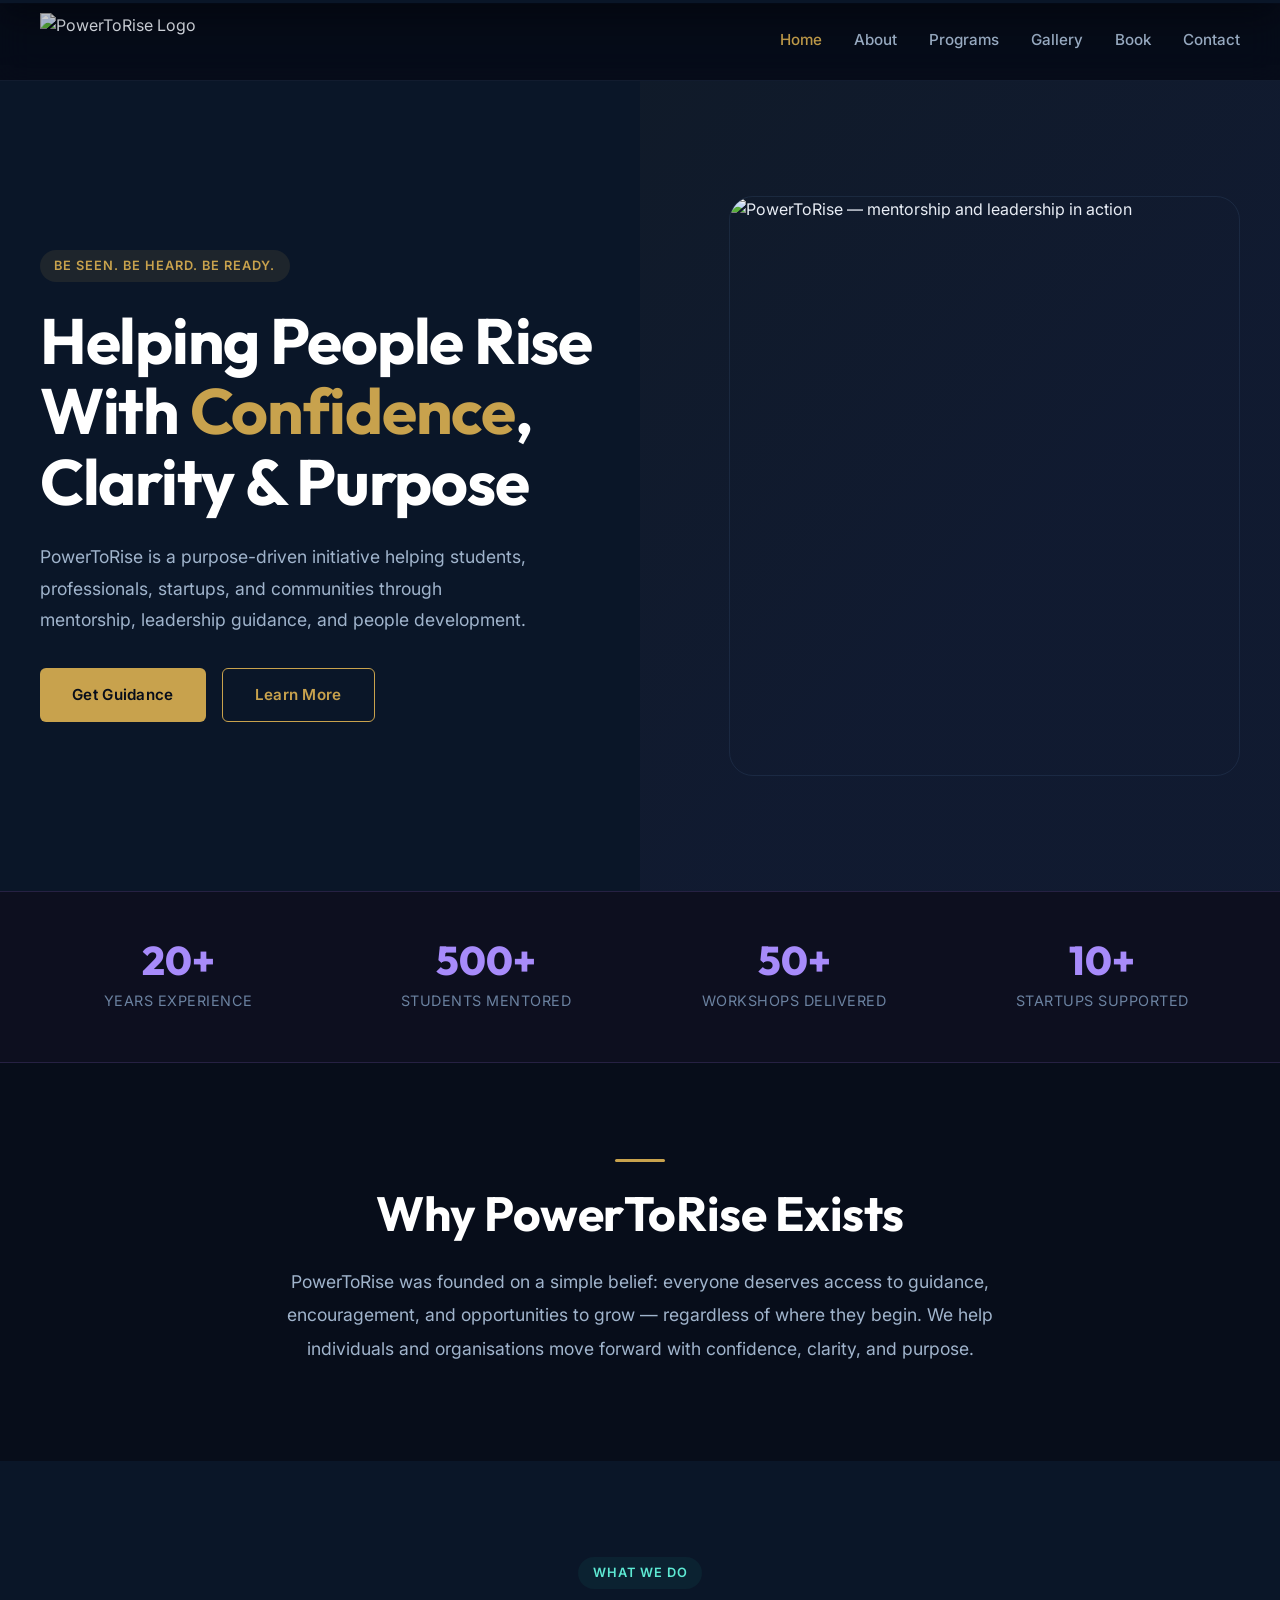
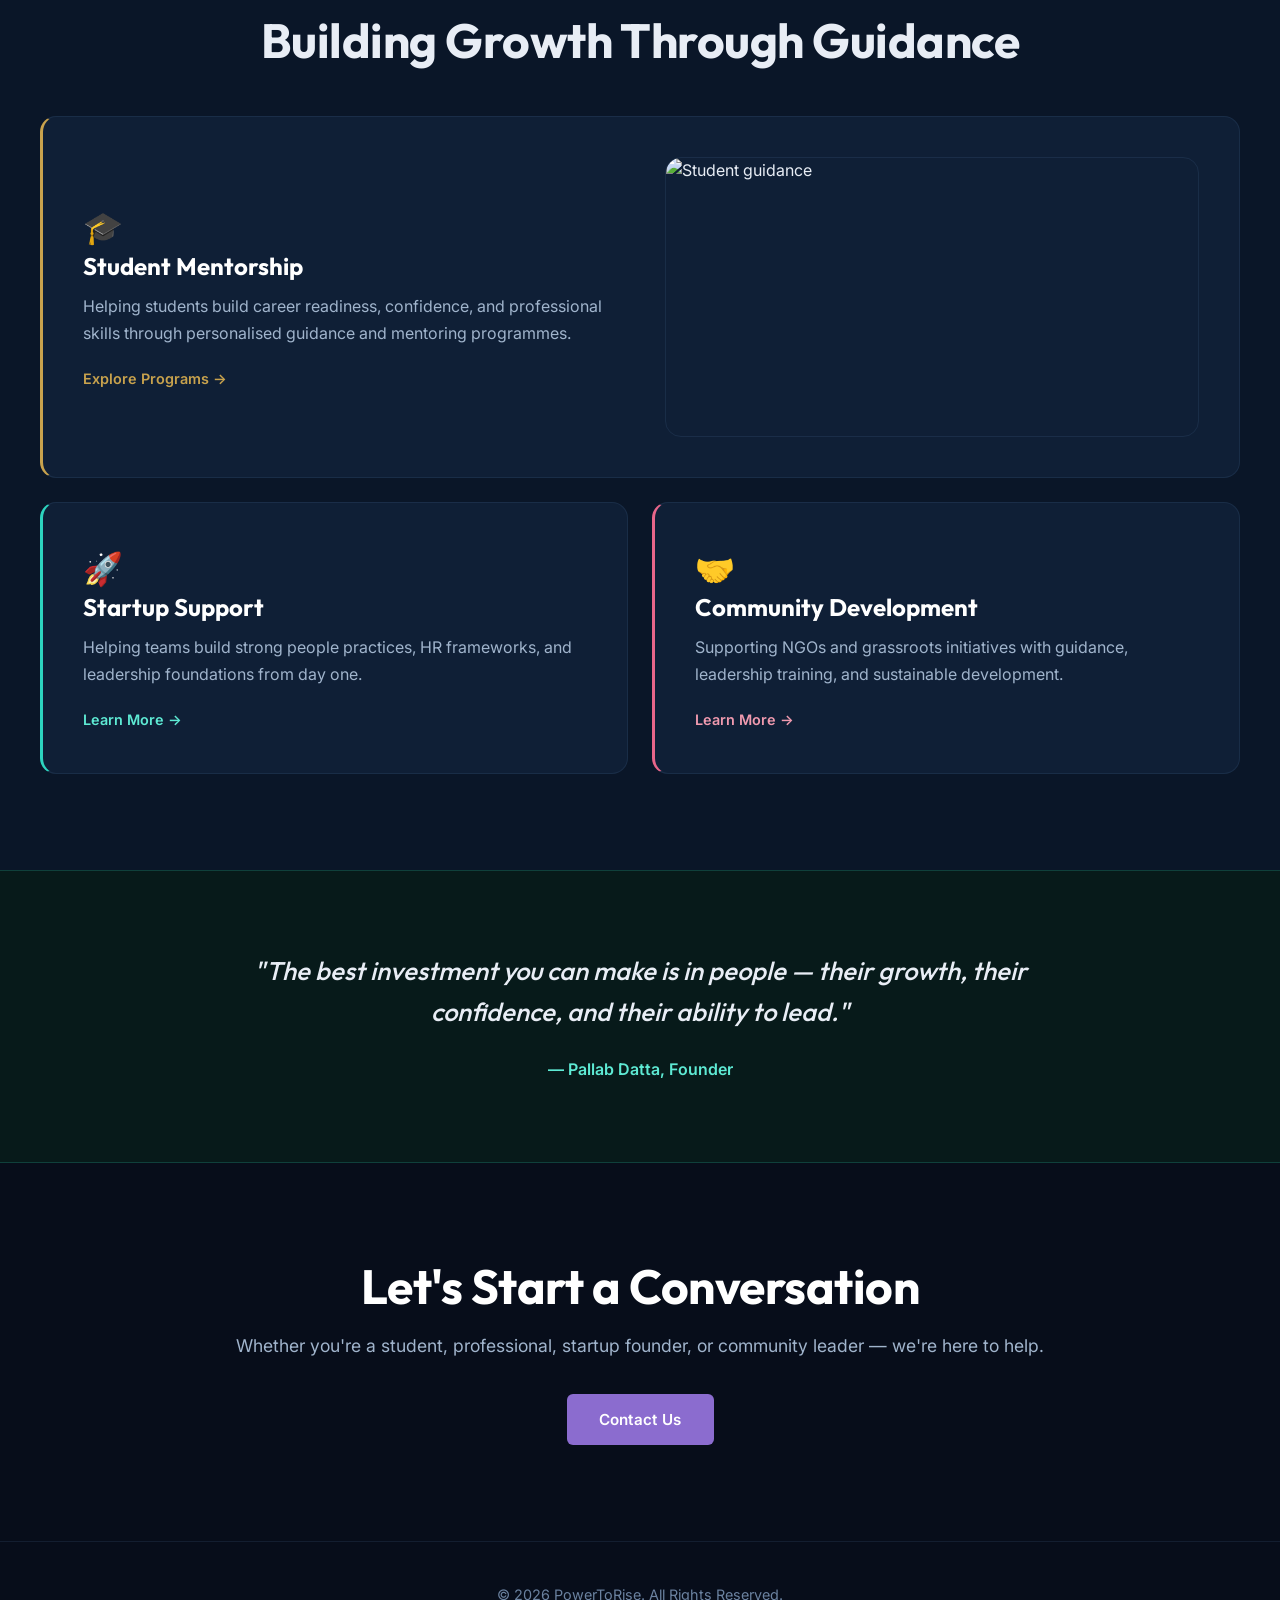
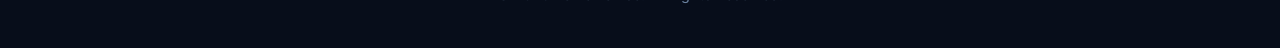
==== index.html @ 7c921a58 "Initial website upload" ====
<!DOCTYPE html>
<html lang="en">

<head>
    <meta charset="UTF-8">
    <meta name="viewport" content="width=device-width, initial-scale=1.0">
    <meta name="description" content="PowerToRise — a purpose-driven initiative helping students, professionals, startups, and communities through mentorship, leadership guidance, and people development.">
    <title>PowerToRise | Leadership, Guidance &amp; Growth</title>
    <link rel="stylesheet" href="css/reset.css">
    <link rel="stylesheet" href="css/variables.css">
    <link rel="stylesheet" href="css/layout.css">
    <link rel="stylesheet" href="css/components.css">
    <link rel="stylesheet" href="css/pages/home.css">
</head>

<body>

    <header class="header">
        <div class="container nav-container">
            <a href="index.html" class="logo">
                <img src="assets/images/logo.png" alt="PowerToRise Logo">
            </a>
            <nav class="nav">
                <a href="index.html">Home</a>
                <a href="about.html">About</a>
                <a href="programs.html">Programs</a>
                <a href="gallery.html">Gallery</a>
                <a href="book.html">Book</a>
                <a href="contact.html">Contact</a>
            </nav>
            <button class="mobile-toggle" id="mobileToggle" aria-label="Toggle navigation">☰</button>
        </div>
    </header>

    <!-- HERO — full viewport introduction -->

    <section class="hero">
        <div class="container hero-grid">

            <div class="hero-content">
                <span class="eyebrow tag-purple">Be Seen. Be Heard. Be Ready.</span>

                <h1>
                    Helping People Rise
                    With <span class="highlight text-gold">Confidence</span>,
                    Clarity &amp; Purpose
                </h1>

                <p>
                    PowerToRise is a purpose-driven initiative helping students,
                    professionals, startups, and communities through mentorship,
                    leadership guidance, and people development.
                </p>

                <div class="hero-actions">
                    <a href="contact.html" class="btn btn-primary">Get Guidance</a>
                    <a href="about.html" class="btn btn-outline">Learn More</a>
                </div>
            </div>

            <div class="hero-image">
                <img src="assets/images/homepage/hero.jpg" alt="PowerToRise — mentorship and leadership in action">
            </div>

        </div>
    </section>

    <!-- STATS STRIP — impact numbers -->

    <section class="stats-strip">
        <div class="container">
            <div class="stats-grid">

                <div class="stat-item">
                    <span class="stat-number">20+</span>
                    <span class="stat-label">Years Experience</span>
                </div>

                <div class="stat-item">
                    <span class="stat-number">500+</span>
                    <span class="stat-label">Students Mentored</span>
                </div>

                <div class="stat-item">
                    <span class="stat-number">50+</span>
                    <span class="stat-label">Workshops Delivered</span>
                </div>

                <div class="stat-item">
                    <span class="stat-number">10+</span>
                    <span class="stat-label">Startups Supported</span>
                </div>

            </div>
        </div>
    </section>

    <!-- PURPOSE -->

    <section class="purpose">
        <div class="container">
            <div class="purpose-inner">
                <div class="accent-line line-gold center"></div>
                <h2>Why PowerToRise Exists</h2>
                <p>
                    PowerToRise was founded on a simple belief: everyone deserves
                    access to guidance, encouragement, and opportunities to grow —
                    regardless of where they begin. We help individuals and
                    organisations move forward with confidence, clarity, and purpose.
                </p>
            </div>
        </div>
    </section>

    <!-- FEATURES — asymmetric cards -->

    <section class="features-section">
        <div class="container">

            <div class="section-heading center">
                <span class="section-tag tag-teal">What We Do</span>
                <h2>Building Growth Through Guidance</h2>
            </div>

            <div class="features-grid">

                <article class="feature-card wide">
                    <div>
                        <span class="feature-icon">🎓</span>
                        <h3>Student Mentorship</h3>
                        <p>
                            Helping students build career readiness, confidence,
                            and professional skills through personalised guidance
                            and mentoring programmes.
                        </p>
                        <a href="programs.html" class="feature-link">Explore Programs →</a>
                    </div>
                    <div>
                        <img src="assets/images/student-guidance.jpg" alt="Student guidance" style="width:100%;height:280px;object-fit:cover;border-radius:var(--radius-lg);border:1px solid var(--clr-border);">
                    </div>
                </article>

                <article class="feature-card">
                    <span class="feature-icon">🚀</span>
                    <h3>Startup Support</h3>
                    <p>
                        Helping teams build strong people practices,
                        HR frameworks, and leadership foundations from day one.
                    </p>
                    <a href="programs.html" class="feature-link">Learn More →</a>
                </article>

                <article class="feature-card">
                    <span class="feature-icon">🤝</span>
                    <h3>Community Development</h3>
                    <p>
                        Supporting NGOs and grassroots initiatives with guidance,
                        leadership training, and sustainable development.
                    </p>
                    <a href="programs.html" class="feature-link">Learn More →</a>
                </article>

            </div>

        </div>
    </section>

    <!-- QUOTE -->

    <section class="quote-cta">
        <div class="container">
            <div class="quote-inner">
                <blockquote>
                    "The best investment you can make is in people — their growth,
                    their confidence, and their ability to lead."
                </blockquote>
                <cite>— Pallab Datta, Founder</cite>
            </div>
        </div>
    </section>

    <!-- FINAL CTA -->

    <section class="home-cta">
        <div class="container">
            <h2>Let's Start a Conversation</h2>
            <p>
                Whether you're a student, professional, startup founder,
                or community leader — we're here to help.
            </p>
            <a href="contact.html" class="btn btn-purple">Contact Us</a>
        </div>
    </section>

    <footer class="footer">
        <div class="container">
            <p>&copy; 2026 PowerToRise. All Rights Reserved.</p>
        </div>
    </footer>

    <script src="js/navigation.js"></script>
    <script src="js/animations.js"></script>
    <script src="js/main.js"></script>

</body>

</html>
---- css/variables.css ----
/* =========================
   VARIABLES.CSS
   Design System — Navy + Colour
========================= */

@import url('https://fonts.googleapis.com/css2?family=Inter:wght@300;400;500;600;700;800;900&family=Outfit:wght@400;500;600;700;800&display=swap');

:root {

    /* =====================
       CORE NAVY PALETTE
    ===================== */

    --clr-navy-900: #070d1a;
    --clr-navy-800: #0a1628;
    --clr-navy-700: #0f1f36;
    --clr-navy-600: #152744;
    --clr-navy-500: #1b3052;
    --clr-navy-400: #243d63;
    --clr-navy-300: #3a5a8a;
    --clr-navy-200: #5a7eb0;
    --clr-navy-100: #8aaad6;

    /* =====================
       ACCENT COLORS
    ===================== */

    --clr-gold: #c8a24d;
    --clr-gold-light: #dbb96a;
    --clr-gold-dark: #a8842f;

    --clr-purple: #8b6ccf;
    --clr-purple-light: #a78bfa;
    --clr-purple-dark: #6d4db8;
    --clr-purple-bg: rgba(139, 108, 207, 0.06);

    --clr-teal: #2dd4bf;
    --clr-teal-light: #5eead4;
    --clr-teal-dark: #14b8a6;
    --clr-teal-bg: rgba(45, 212, 191, 0.06);

    --clr-blue: #4a90d9;
    --clr-blue-light: #6aabef;

    --clr-rose: #e8668a;
    --clr-rose-light: #f09aaf;

    /* =====================
       FUNCTIONAL COLORS
    ===================== */

    --clr-bg: #070d1a;
    --clr-bg-card: #0f1f36;
    --clr-bg-card-hover: #152744;
    --clr-bg-elevated: #1b3052;
    --clr-bg-section-alt: #0a1628;

    --clr-bg-purple: #0d0f1f;
    --clr-bg-teal: #071a1a;

    --clr-text: #e8edf5;
    --clr-text-secondary: #a0b4cc;
    --clr-text-muted: #6b82a0;

    --clr-border: rgba(90, 126, 176, 0.15);
    --clr-border-hover: rgba(200, 162, 77, 0.3);
    --clr-border-purple: rgba(139, 108, 207, 0.2);
    --clr-border-teal: rgba(45, 212, 191, 0.2);

    --clr-white: #ffffff;

    /* =====================
       TYPOGRAPHY
    ===================== */

    --font-primary: "Inter", "Segoe UI", sans-serif;
    --font-heading: "Outfit", "Inter", "Segoe UI", sans-serif;

    --fw-light: 300;
    --fw-regular: 400;
    --fw-medium: 500;
    --fw-semibold: 600;
    --fw-bold: 700;
    --fw-extrabold: 800;

    /* =====================
       LAYOUT
    ===================== */

    --container-width: 1200px;
    --container-narrow: 800px;

    --section-padding: 6rem;
    --section-padding-mobile: 4rem;

    --radius-sm: 6px;
    --radius-md: 10px;
    --radius-lg: 16px;
    --radius-xl: 24px;
    --radius-round: 999px;

    --shadow-sm: 0 2px 8px rgba(0, 0, 0, 0.3);
    --shadow-md: 0 8px 24px rgba(0, 0, 0, 0.35);
    --shadow-lg: 0 16px 40px rgba(0, 0, 0, 0.4);
    --shadow-gold: 0 4px 20px rgba(200, 162, 77, 0.15);
    --shadow-purple: 0 4px 20px rgba(139, 108, 207, 0.15);

    --transition-fast: 0.2s ease;
    --transition-normal: 0.3s ease;
    --transition-slow: 0.5s ease;

    --header-height: 80px;
    --z-header: 1000;
    --z-menu: 1050;
    --z-modal: 2000;

}
---- css/layout.css ----
/* =========================
   LAYOUT.CSS
   Structure — Navy Corporate
========================= */

body {
    background: var(--clr-bg);
    color: var(--clr-text);
    overflow-x: hidden;
}

/* CONTAINERS */

.container {
    width: min(100% - 2rem, var(--container-width));
    margin-inline: auto;
}

.narrow {
    max-width: var(--container-narrow);
    margin-inline: auto;
}

.center { text-align: center; }

/* SECTIONS */

.section {
    padding: var(--section-padding) 0;
}

.section-alt {
    background: var(--clr-bg-section-alt);
}

/* =========================
   HEADER
========================= */

.header {
    position: sticky;
    top: 0;
    z-index: var(--z-header);
    background: rgba(7, 13, 26, 0.92);
    backdrop-filter: blur(16px);
    -webkit-backdrop-filter: blur(16px);
    border-bottom: 1px solid var(--clr-border);
    transition: box-shadow 0.3s ease;
}

.nav-container {
    height: var(--header-height);
    display: flex;
    align-items: center;
    justify-content: space-between;
}

.logo img {
    height: 55px;
    width: auto;
}

.nav {
    display: flex;
    align-items: center;
    gap: 2rem;
}

.mobile-toggle {
    display: none;
    font-size: 1.5rem;
    padding: 0.5rem;
    color: var(--clr-text);
}

/* =========================
   FOOTER
========================= */

.footer {
    padding: 2.5rem 0;
    border-top: 1px solid var(--clr-border);
    text-align: center;
    background: var(--clr-navy-900);
}

.footer p {
    color: var(--clr-text-muted);
    font-size: 0.9rem;
}

/* =========================
   RESPONSIVE
========================= */

@media (max-width: 768px) {
    .section {
        padding: var(--section-padding-mobile) 0;
    }
    .nav {
        display: none;
    }
    .mobile-toggle {
        display: block;
    }
}
---- css/components.css ----
/* =========================
   COMPONENTS.CSS
   Shared UI — Navy + Color Accents
========================= */

/* =========================
   NAVIGATION
========================= */

.nav a {
    position: relative;
    font-size: 0.95rem;
    font-weight: var(--fw-medium);
    color: var(--clr-text-secondary);
    transition: color 0.25s ease;
}

.nav a:hover,
.nav a.active {
    color: var(--clr-gold);
}

/* =========================
   BUTTONS
========================= */

.btn {
    display: inline-flex;
    align-items: center;
    justify-content: center;
    padding: 0.85rem 2rem;
    border-radius: var(--radius-sm);
    font-weight: var(--fw-semibold);
    font-size: 0.95rem;
    transition: var(--transition-normal);
    cursor: pointer;
    letter-spacing: 0.3px;
}

.btn-primary {
    background: var(--clr-gold);
    color: var(--clr-navy-900);
    border: none;
}

.btn-primary:hover {
    background: var(--clr-gold-light);
    transform: translateY(-2px);
    box-shadow: var(--shadow-gold);
}

.btn-purple {
    background: var(--clr-purple);
    color: var(--clr-white);
    border: none;
}

.btn-purple:hover {
    background: var(--clr-purple-light);
    transform: translateY(-2px);
    box-shadow: var(--shadow-purple);
}

.btn-outline {
    background: transparent;
    border: 1px solid var(--clr-gold);
    color: var(--clr-gold);
}

.btn-outline:hover {
    background: var(--clr-gold);
    color: var(--clr-navy-900);
}

.btn-light {
    background: rgba(255,255,255,0.08);
    border: 1px solid rgba(255,255,255,0.15);
    color: var(--clr-text);
}

.btn-light:hover {
    background: rgba(255,255,255,0.14);
    border-color: rgba(255,255,255,0.25);
}

/* =========================
   SECTION TAG
========================= */

.section-tag {
    display: inline-block;
    padding: 0.35rem 0.9rem;
    border-radius: var(--radius-round);
    background: rgba(200, 162, 77, 0.1);
    color: var(--clr-gold);
    font-size: 0.8rem;
    font-weight: var(--fw-semibold);
    letter-spacing: 1px;
    text-transform: uppercase;
    margin-bottom: 1rem;
}

.section-tag.tag-purple {
    background: var(--clr-purple-bg);
    color: var(--clr-purple-light);
}

.section-tag.tag-teal {
    background: var(--clr-teal-bg);
    color: var(--clr-teal-light);
}

.section-tag.tag-rose {
    background: rgba(232, 102, 138, 0.1);
    color: var(--clr-rose-light);
}

/* =========================
   SECTION HEADING
========================= */

.section-heading {
    margin-bottom: 3rem;
}

.section-heading.center {
    text-align: center;
}

.section-heading.center .section-tag {
    margin-inline: auto;
}

.section-heading h2 {
    margin-top: 0.5rem;
    color: var(--clr-text);
}

.section-heading p {
    color: var(--clr-text-secondary);
    margin-top: 0.75rem;
    max-width: 600px;
}

.section-heading.center p {
    margin-inline: auto;
}

/* =========================
   CARDS
========================= */

.card {
    background: var(--clr-bg-card);
    border: 1px solid var(--clr-border);
    border-radius: var(--radius-lg);
    padding: 2rem;
    transition: border-color 0.3s ease, transform 0.3s ease;
}

.card:hover {
    border-color: var(--clr-border-hover);
    transform: translateY(-4px);
}

.card h3 {
    color: var(--clr-text);
    margin-bottom: 0.75rem;
    font-family: var(--font-heading);
}

.card p {
    color: var(--clr-text-secondary);
    line-height: 1.7;
}

/* Card with left border accents */
.card-accent-gold { border-left: 3px solid var(--clr-gold); }
.card-accent-purple { border-left: 3px solid var(--clr-purple); }
.card-accent-teal { border-left: 3px solid var(--clr-teal); }
.card-accent-rose { border-left: 3px solid var(--clr-rose); }

/* Card with icon number */
.card .card-number {
    display: inline-flex;
    align-items: center;
    justify-content: center;
    width: 40px;
    height: 40px;
    border-radius: 50%;
    background: rgba(200, 162, 77, 0.1);
    color: var(--clr-gold);
    font-weight: var(--fw-bold);
    font-size: 0.95rem;
    margin-bottom: 1rem;
    font-family: var(--font-heading);
}

/* =========================
   GRIDS
========================= */

.grid-2 {
    display: grid;
    grid-template-columns: repeat(2, 1fr);
    gap: 1.5rem;
}

.grid-3 {
    display: grid;
    grid-template-columns: repeat(3, 1fr);
    gap: 1.5rem;
}

.grid-4 {
    display: grid;
    grid-template-columns: repeat(4, 1fr);
    gap: 1.5rem;
}

@media (max-width: 992px) {
    .grid-4 { grid-template-columns: repeat(2, 1fr); }
    .grid-3 { grid-template-columns: repeat(2, 1fr); }
}

@media (max-width: 576px) {
    .grid-2, .grid-3, .grid-4 { grid-template-columns: 1fr; }
}

/* =========================
   LEAD TEXT
========================= */

.lead-text {
    font-size: 1.15rem;
    color: var(--clr-text-secondary);
    line-height: 1.9;
    max-width: 700px;
}

.lead-text.center {
    text-align: center;
    margin-inline: auto;
}

/* =========================
   DIVIDER
========================= */

.divider {
    height: 1px;
    background: var(--clr-border);
    margin: 4rem 0;
}

/* =========================
   LINES (Gold/Purple/Teal)
========================= */

.accent-line {
    width: 50px;
    height: 3px;
    border-radius: 3px;
    margin-bottom: 1.5rem;
}

.accent-line.center {
    margin-inline: auto;
}

.line-gold { background: var(--clr-gold); }
.line-purple { background: var(--clr-purple); }
.line-teal { background: var(--clr-teal); }
.line-rose { background: var(--clr-rose); }

/* =========================
   MOBILE NAVIGATION
========================= */

.mobile-nav {
    position: fixed;
    top: var(--header-height);
    left: 0;
    width: 100%;
    background: var(--clr-navy-800);
    border-top: 1px solid var(--clr-border);
    box-shadow: var(--shadow-lg);
    padding: 1.5rem;
    display: flex;
    flex-direction: column;
    gap: 0.25rem;
    transform: translateY(-120%);
    transition: transform 0.3s ease;
    z-index: var(--z-menu);
}

.mobile-nav.active {
    transform: translateY(0);
}

.mobile-nav a {
    padding: 0.85rem 1rem;
    font-weight: var(--fw-medium);
    color: var(--clr-text-secondary);
    border-radius: var(--radius-sm);
    transition: var(--transition-fast);
}

.mobile-nav a:hover,
.mobile-nav a.active {
    color: var(--clr-gold);
    background: rgba(200, 162, 77, 0.06);
}

/* =========================
   UTILITIES
========================= */

.text-gold { color: var(--clr-gold); }
.text-purple { color: var(--clr-purple-light); }
.text-teal { color: var(--clr-teal-light); }
.text-rose { color: var(--clr-rose-light); }
.text-muted { color: var(--clr-text-muted); }
.mt-1 { margin-top: 1rem; }
.mt-2 { margin-top: 2rem; }
.mt-3 { margin-top: 3rem; }
.mb-2 { margin-bottom: 2rem; }
---- css/pages/home.css ----
/* ==================================
   HOME.CSS — Landing Page
   Full-bleed hero, stats strip,
   asymmetric feature grid, quote CTA
================================== */

/* HERO — full viewport intro */

.hero {
    min-height: 90vh;
    display: flex;
    align-items: center;
    position: relative;
    overflow: hidden;
    background: var(--clr-navy-800);
}

.hero::after {
    content: "";
    position: absolute;
    top: 0; right: 0;
    width: 50%;
    height: 100%;
    background:
        linear-gradient(135deg,
            rgba(200, 162, 77, 0.03) 0%,
            rgba(139, 108, 207, 0.05) 60%);
    pointer-events: none;
}

.hero-grid {
    display: grid;
    grid-template-columns: 1.1fr 0.9fr;
    gap: 4rem;
    align-items: center;
    position: relative;
    z-index: 1;
}

.hero-content {
    display: flex;
    flex-direction: column;
    gap: 1.5rem;
}

.hero-content .eyebrow {
    display: inline-block;
    width: fit-content;
    padding: 0.35rem 0.9rem;
    border-radius: var(--radius-round);
    background: rgba(200, 162, 77, 0.1);
    color: var(--clr-gold);
    font-size: 0.8rem;
    font-weight: var(--fw-semibold);
    letter-spacing: 1px;
    text-transform: uppercase;
}

.hero-content h1 {
    color: var(--clr-white);
    line-height: 1.1;
}

.hero-content h1 .highlight {
    color: var(--clr-gold);
}

.hero-content > p {
    color: var(--clr-text-secondary);
    font-size: 1.1rem;
    max-width: 500px;
}

.hero-actions {
    display: flex;
    gap: 1rem;
    margin-top: 0.5rem;
}

.hero-image img {
    width: 100%;
    height: 580px;
    object-fit: cover;
    border-radius: var(--radius-xl);
    border: 1px solid var(--clr-border);
}

/* STATS STRIP — horizontal numbers bar (Purple tint) */

.stats-strip {
    background: var(--clr-bg-purple);
    border-top: 1px solid var(--clr-border-purple);
    border-bottom: 1px solid var(--clr-border-purple);
    padding: 3rem 0;
}

.stats-grid {
    display: grid;
    grid-template-columns: repeat(4, 1fr);
    gap: 2rem;
    text-align: center;
}

.stat-item .stat-number {
    display: block;
    font-size: 2.5rem;
    font-weight: var(--fw-extrabold);
    color: var(--clr-purple-light);
    font-family: var(--font-heading);
    line-height: 1;
    margin-bottom: 0.5rem;
}

.stat-item .stat-label {
    color: var(--clr-text-muted);
    font-size: 0.9rem;
    text-transform: uppercase;
    letter-spacing: 0.5px;
}

/* PURPOSE — centered text block */

.purpose {
    padding: var(--section-padding) 0;
}

.purpose-inner {
    max-width: 750px;
    margin: 0 auto;
    text-align: center;
}

.purpose-inner h2 {
    color: var(--clr-white);
    margin-bottom: 1.5rem;
}

.purpose-inner p {
    color: var(--clr-text-secondary);
    font-size: 1.1rem;
    line-height: 1.9;
}

/* FEATURES — asymmetric 2-column cards */

.features-section {
    padding: var(--section-padding) 0;
    background: var(--clr-bg-section-alt);
}

.features-grid {
    display: grid;
    grid-template-columns: 1fr 1fr;
    gap: 1.5rem;
}

.feature-card {
    background: var(--clr-bg-card);
    border: 1px solid var(--clr-border);
    border-radius: var(--radius-lg);
    padding: 2.5rem;
    transition: border-color 0.3s ease;
}

.feature-card:hover {
    border-color: var(--clr-border-hover);
}

/* First card spans full width */
.feature-card.wide {
    grid-column: 1 / -1;
    display: grid;
    grid-template-columns: 1fr 1fr;
    gap: 3rem;
    align-items: center;
    border-left: 3px solid var(--clr-gold);
}

.feature-card:nth-child(2) {
    border-left: 3px solid var(--clr-teal);
}
.feature-card:nth-child(3) {
    border-left: 3px solid var(--clr-rose);
}

.feature-card .feature-icon {
    font-size: 2rem;
    margin-bottom: 1rem;
}

.feature-card h3 {
    color: var(--clr-white);
    margin-bottom: 0.75rem;
    font-family: var(--font-heading);
}

.feature-card p {
    color: var(--clr-text-secondary);
    line-height: 1.7;
}

.feature-card .feature-link {
    display: inline-flex;
    align-items: center;
    gap: 0.5rem;
    margin-top: 1.25rem;
    color: var(--clr-gold);
    font-weight: var(--fw-semibold);
    font-size: 0.9rem;
    transition: gap 0.25s ease;
}

.feature-card:nth-child(2) .feature-link { color: var(--clr-teal-light); }
.feature-card:nth-child(3) .feature-link { color: var(--clr-rose-light); }

.feature-card .feature-link:hover {
    gap: 0.75rem;
}

/* QUOTE CTA — full-width banner (Teal tint) */

.quote-cta {
    padding: 5rem 0;
    background: var(--clr-bg-teal);
    border-top: 1px solid var(--clr-border-teal);
    border-bottom: 1px solid var(--clr-border-teal);
}

.quote-inner {
    max-width: 800px;
    margin: 0 auto;
    text-align: center;
}

.quote-inner blockquote {
    font-size: 1.6rem;
    font-weight: var(--fw-medium);
    color: var(--clr-text);
    line-height: 1.6;
    font-family: var(--font-heading);
    font-style: italic;
    margin-bottom: 1.5rem;
}

.quote-inner cite {
    display: block;
    color: var(--clr-teal-light);
    font-style: normal;
    font-weight: var(--fw-semibold);
}

/* FINAL CTA */

.home-cta {
    padding: var(--section-padding) 0;
    text-align: center;
}

.home-cta h2 {
    color: var(--clr-white);
    margin-bottom: 1rem;
}

.home-cta p {
    color: var(--clr-text-secondary);
    margin-bottom: 2rem;
    font-size: 1.1rem;
}

/* =========================
   RESPONSIVE
========================= */

@media (max-width: 992px) {
    .hero-grid {
        grid-template-columns: 1fr;
    }
    .hero-image {
        order: -1;
    }
    .hero {
        min-height: auto;
        padding: 4rem 0;
    }
    .features-grid {
        grid-template-columns: 1fr;
    }
    .feature-card.wide {
        grid-template-columns: 1fr;
    }
    .stats-grid {
        grid-template-columns: repeat(2, 1fr);
    }
}

@media (max-width: 576px) {
    .hero-image img {
        height: 350px;
    }
    .hero-actions {
        flex-direction: column;
        align-items: stretch;
    }
    .stats-grid {
        grid-template-columns: 1fr;
        gap: 1.5rem;
    }
}
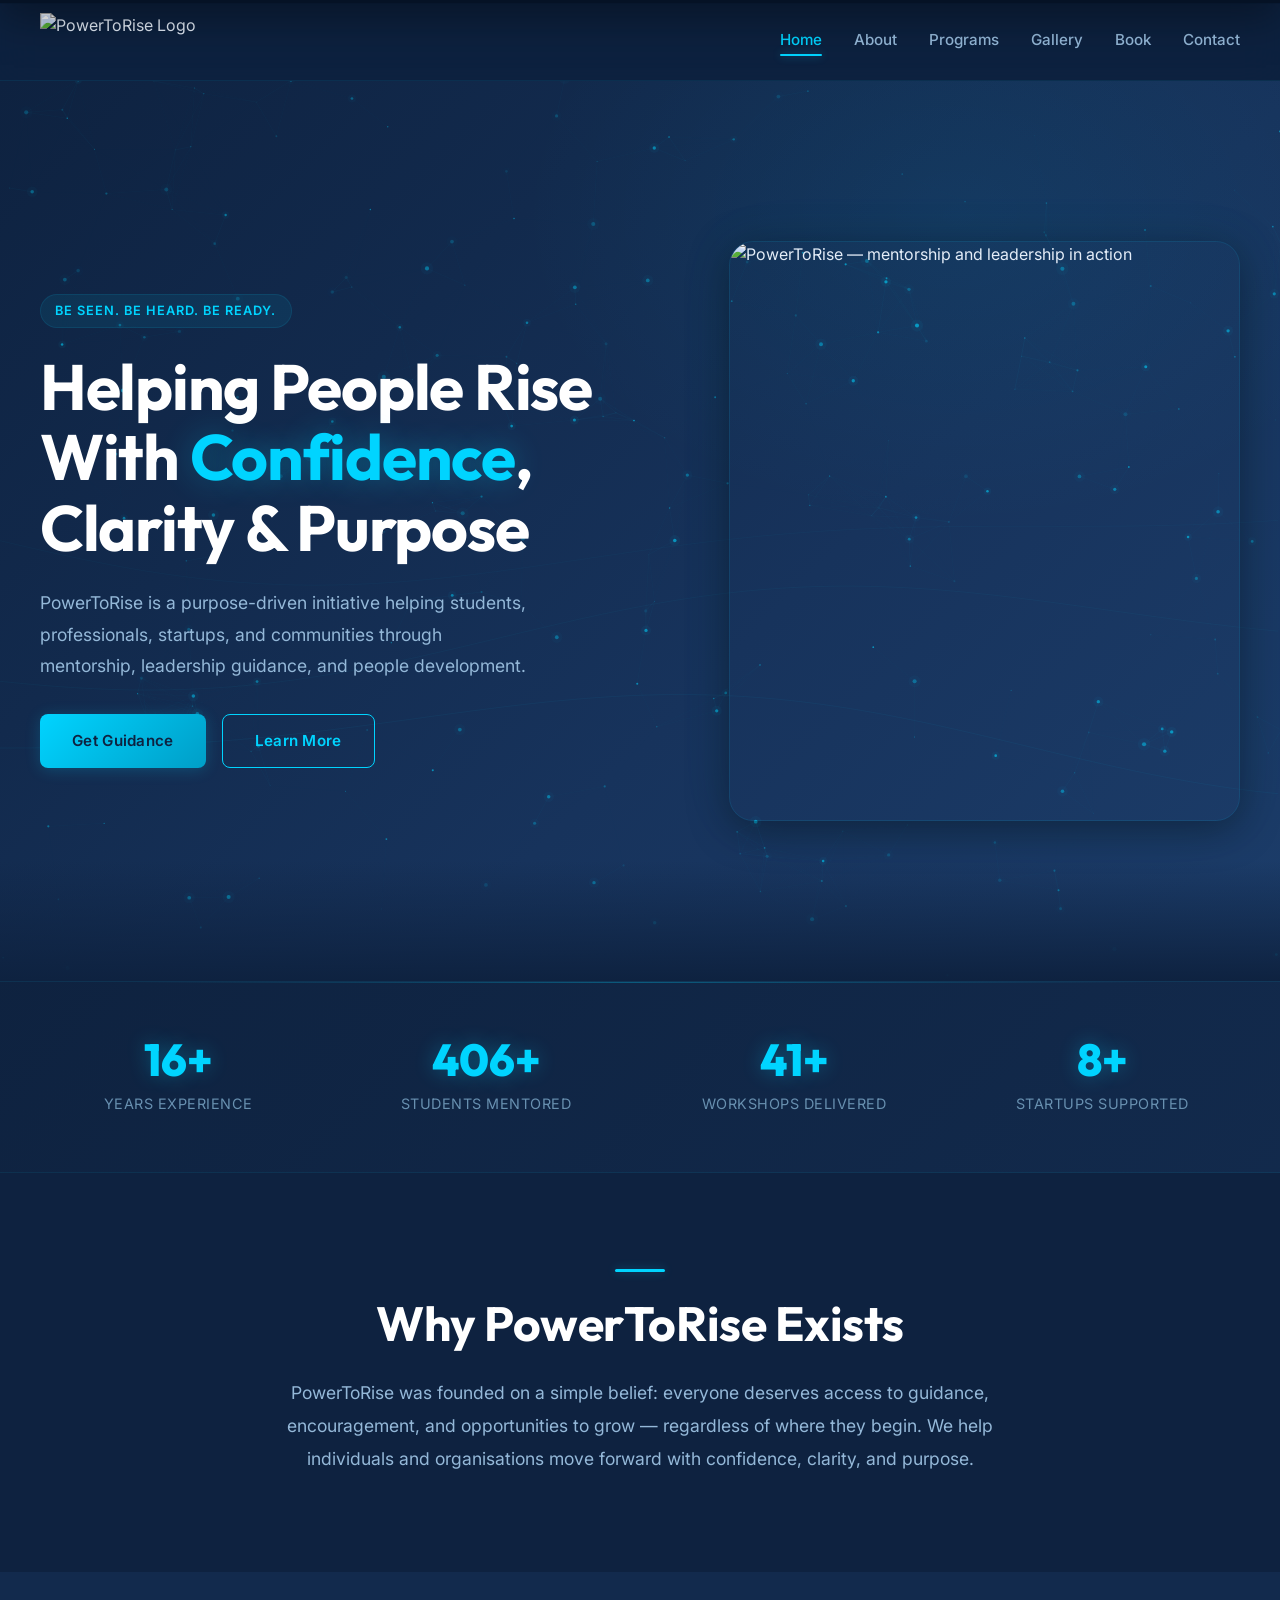
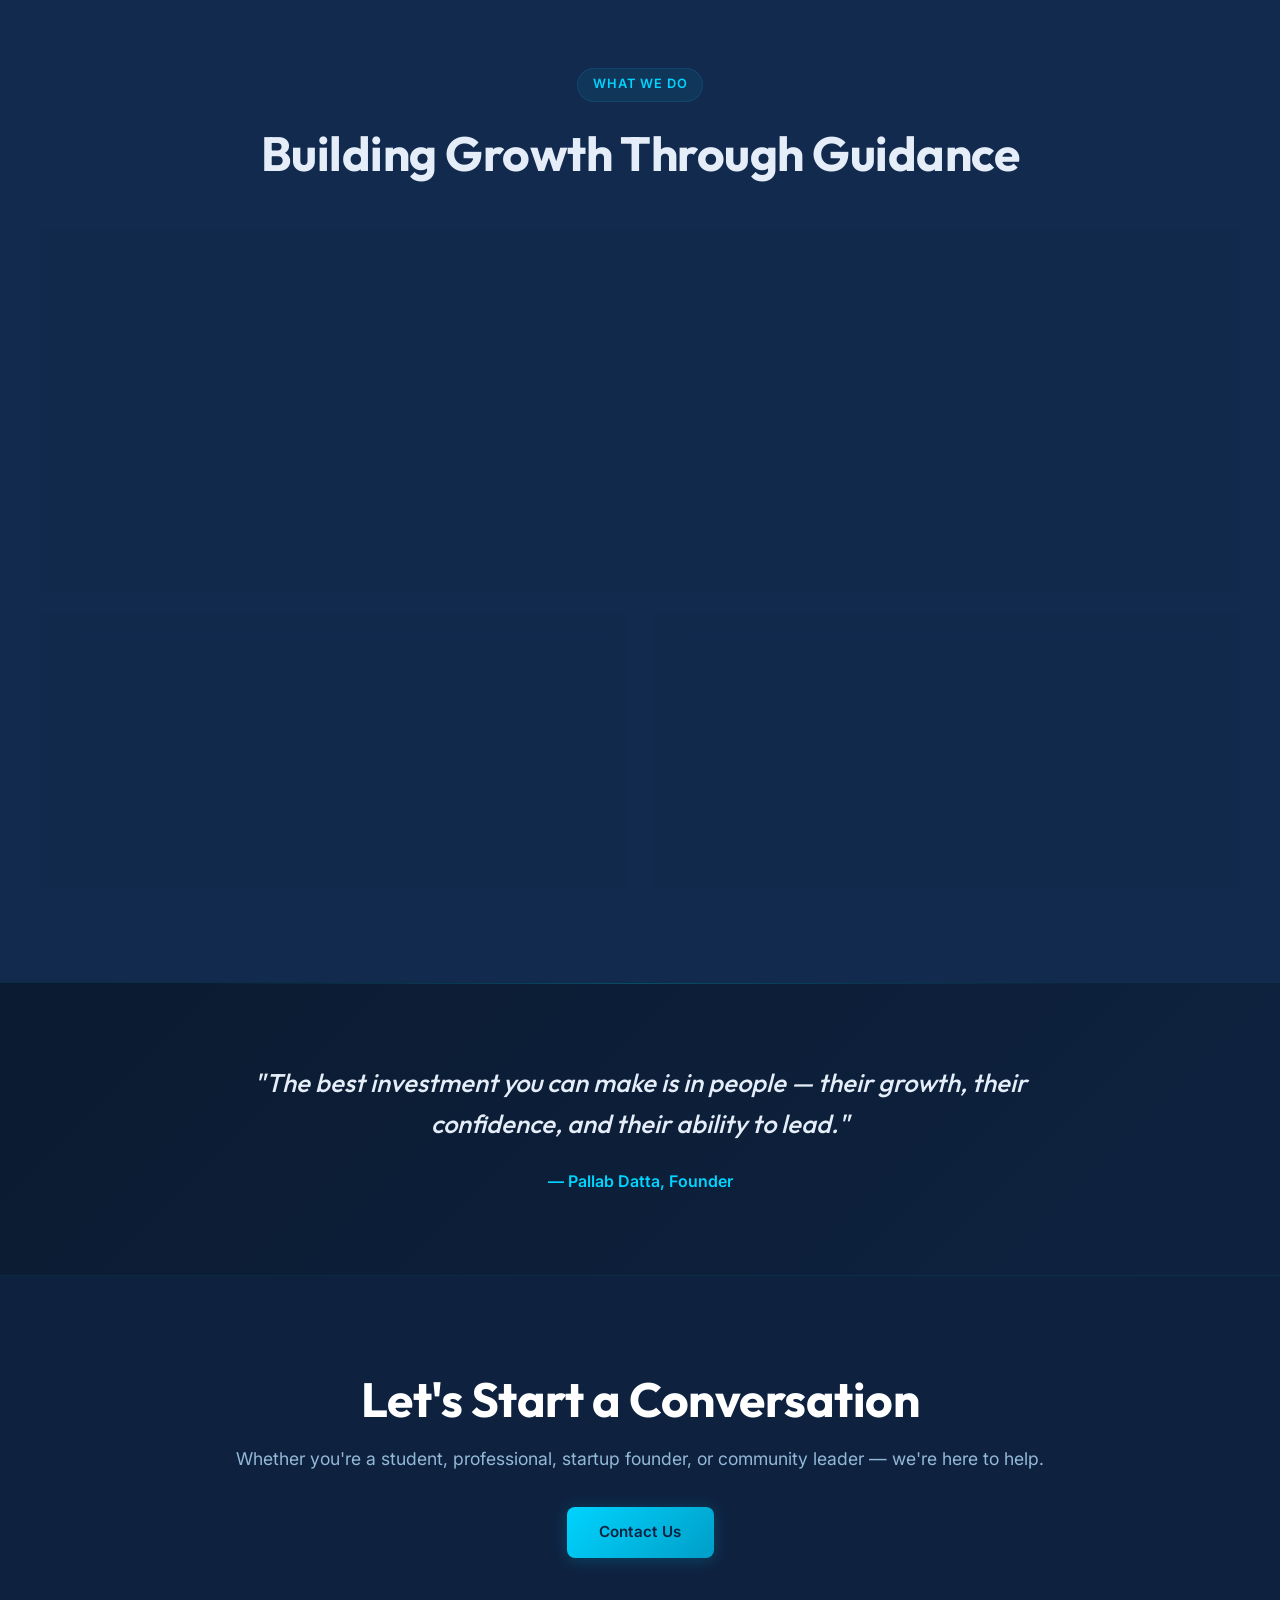
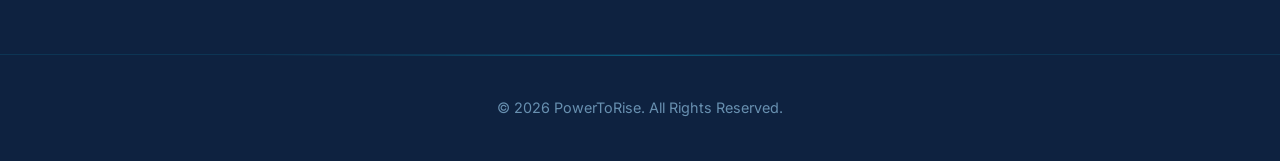
==== commit 3270383d: "Updated website" ====
--- a/index.html
+++ b/index.html
@@ -32,17 +32,18 @@
         </div>
     </header>
 
-    <!-- HERO — full viewport introduction -->
+    <!-- HERO — full viewport introduction with particle canvas -->
 
     <section class="hero">
+        <canvas class="hero-canvas" id="heroCanvas"></canvas>
         <div class="container hero-grid">
 
             <div class="hero-content">
-                <span class="eyebrow tag-purple">Be Seen. Be Heard. Be Ready.</span>
+                <span class="eyebrow">Be Seen. Be Heard. Be Ready.</span>
 
                 <h1>
                     Helping People Rise
-                    With <span class="highlight text-gold">Confidence</span>,
+                    With <span class="highlight text-accent">Confidence</span>,
                     Clarity &amp; Purpose
                 </h1>
 
@@ -136,7 +137,7 @@
                         <a href="programs.html" class="feature-link">Explore Programs →</a>
                     </div>
                     <div>
-                        <img src="assets/images/student-guidance.jpg" alt="Student guidance" style="width:100%;height:280px;object-fit:cover;border-radius:var(--radius-lg);border:1px solid var(--clr-border);">
+                        <img src="assets/images/student-guidance.jpg" alt="Student guidance" style="width:100%;height:280px;object-fit:cover;border-radius:var(--radius-lg);border:1px solid rgba(0, 212, 255, 0.1);">
                     </div>
                 </article>
 
@@ -188,7 +189,7 @@
                 Whether you're a student, professional, startup founder,
                 or community leader — we're here to help.
             </p>
-            <a href="contact.html" class="btn btn-purple">Contact Us</a>
+            <a href="contact.html" class="btn btn-primary">Contact Us</a>
         </div>
     </section>
 
--- a/css/variables.css
+++ b/css/variables.css
@@ -1,6 +1,6 @@
 /* =========================
    VARIABLES.CSS
-   Design System — Navy + Colour
+   Design System — Corporate Blue
 ========================= */
 
 @import url('https://fonts.googleapis.com/css2?family=Inter:wght@300;400;500;600;700;800;900&family=Outfit:wght@400;500;600;700;800&display=swap');
@@ -8,66 +8,85 @@
 :root {
 
     /* =====================
-       CORE NAVY PALETTE
+       CORE BLUE PALETTE — Medium Blue
     ===================== */
 
-    --clr-navy-900: #070d1a;
-    --clr-navy-800: #0a1628;
-    --clr-navy-700: #0f1f36;
-    --clr-navy-600: #152744;
-    --clr-navy-500: #1b3052;
-    --clr-navy-400: #243d63;
-    --clr-navy-300: #3a5a8a;
-    --clr-navy-200: #5a7eb0;
-    --clr-navy-100: #8aaad6;
+    --clr-navy-900: #0e2240;
+    --clr-navy-800: #122a4d;
+    --clr-navy-700: #17335c;
+    --clr-navy-600: #1c3d6a;
+    --clr-navy-500: #224878;
+    --clr-navy-400: #2d5a8e;
+    --clr-navy-300: #3d72aa;
+    --clr-navy-200: #5590c4;
+    --clr-navy-100: #75aede;
 
     /* =====================
-       ACCENT COLORS
+       ACCENT — CYAN / ICE BLUE
     ===================== */
 
-    --clr-gold: #c8a24d;
-    --clr-gold-light: #dbb96a;
-    --clr-gold-dark: #a8842f;
+    --clr-accent: #00d4ff;
+    --clr-accent-light: #5ce5ff;
+    --clr-accent-dark: #009ec7;
+    --clr-accent-bg: rgba(0, 212, 255, 0.08);
+    --clr-accent-glow: rgba(0, 212, 255, 0.15);
 
-    --clr-purple: #8b6ccf;
-    --clr-purple-light: #a78bfa;
-    --clr-purple-dark: #6d4db8;
-    --clr-purple-bg: rgba(139, 108, 207, 0.06);
+    --clr-accent-secondary: #0088cc;
+    --clr-accent-tertiary: #66e0ff;
 
-    --clr-teal: #2dd4bf;
-    --clr-teal-light: #5eead4;
-    --clr-teal-dark: #14b8a6;
-    --clr-teal-bg: rgba(45, 212, 191, 0.06);
+    /* Legacy aliases */
+    --clr-gold: #00d4ff;
+    --clr-gold-light: #5ce5ff;
+    --clr-gold-dark: #009ec7;
 
-    --clr-blue: #4a90d9;
-    --clr-blue-light: #6aabef;
+    --clr-purple: #2a7fff;
+    --clr-purple-light: #5ca0ff;
+    --clr-purple-dark: #1a5fcc;
+    --clr-purple-bg: rgba(42, 127, 255, 0.06);
 
-    --clr-rose: #e8668a;
-    --clr-rose-light: #f09aaf;
+    --clr-teal: #00d4ff;
+    --clr-teal-light: #5ce5ff;
+    --clr-teal-dark: #009ec7;
+    --clr-teal-bg: rgba(0, 212, 255, 0.06);
+
+    --clr-blue: #2a7fff;
+    --clr-blue-light: #5ca0ff;
+
+    --clr-rose: #5ce5ff;
+    --clr-rose-light: #99edff;
 
     /* =====================
        FUNCTIONAL COLORS
     ===================== */
 
-    --clr-bg: #070d1a;
-    --clr-bg-card: #0f1f36;
-    --clr-bg-card-hover: #152744;
-    --clr-bg-elevated: #1b3052;
-    --clr-bg-section-alt: #0a1628;
+    --clr-bg: #0e2240;
+    --clr-bg-card: rgba(18, 42, 77, 0.6);
+    --clr-bg-card-hover: rgba(23, 51, 92, 0.7);
+    --clr-bg-card-solid: #17335c;
+    --clr-bg-elevated: #1c3d6a;
+    --clr-bg-section-alt: #122a4d;
 
-    --clr-bg-purple: #0d0f1f;
-    --clr-bg-teal: #071a1a;
+    --clr-bg-purple: #112640;
+    --clr-bg-teal: #102545;
 
-    --clr-text: #e8edf5;
-    --clr-text-secondary: #a0b4cc;
-    --clr-text-muted: #6b82a0;
+    --clr-text: #e4edf8;
+    --clr-text-secondary: #94b8d8;
+    --clr-text-muted: #6890b0;
 
-    --clr-border: rgba(90, 126, 176, 0.15);
-    --clr-border-hover: rgba(200, 162, 77, 0.3);
-    --clr-border-purple: rgba(139, 108, 207, 0.2);
-    --clr-border-teal: rgba(45, 212, 191, 0.2);
+    --clr-border: rgba(45, 90, 142, 0.3);
+    --clr-border-hover: rgba(0, 212, 255, 0.35);
+    --clr-border-purple: rgba(42, 127, 255, 0.18);
+    --clr-border-teal: rgba(0, 212, 255, 0.18);
 
     --clr-white: #ffffff;
+
+    /* =====================
+       GLASS EFFECT
+    ===================== */
+
+    --glass-bg: rgba(18, 42, 77, 0.45);
+    --glass-border: rgba(0, 212, 255, 0.12);
+    --glass-blur: 12px;
 
     /* =====================
        TYPOGRAPHY
@@ -93,17 +112,19 @@
     --section-padding: 6rem;
     --section-padding-mobile: 4rem;
 
-    --radius-sm: 6px;
-    --radius-md: 10px;
+    --radius-sm: 8px;
+    --radius-md: 12px;
     --radius-lg: 16px;
     --radius-xl: 24px;
     --radius-round: 999px;
 
-    --shadow-sm: 0 2px 8px rgba(0, 0, 0, 0.3);
-    --shadow-md: 0 8px 24px rgba(0, 0, 0, 0.35);
-    --shadow-lg: 0 16px 40px rgba(0, 0, 0, 0.4);
-    --shadow-gold: 0 4px 20px rgba(200, 162, 77, 0.15);
-    --shadow-purple: 0 4px 20px rgba(139, 108, 207, 0.15);
+    --shadow-sm: 0 2px 8px rgba(0, 0, 0, 0.25);
+    --shadow-md: 0 8px 24px rgba(0, 0, 0, 0.3);
+    --shadow-lg: 0 16px 40px rgba(0, 0, 0, 0.35);
+    --shadow-glow: 0 4px 30px rgba(0, 212, 255, 0.12);
+    --shadow-glow-strong: 0 0 40px rgba(0, 212, 255, 0.2);
+    --shadow-gold: 0 4px 20px rgba(0, 212, 255, 0.15);
+    --shadow-purple: 0 4px 20px rgba(42, 127, 255, 0.15);
 
     --transition-fast: 0.2s ease;
     --transition-normal: 0.3s ease;
--- a/css/layout.css
+++ b/css/layout.css
@@ -1,6 +1,6 @@
 /* =========================
    LAYOUT.CSS
-   Structure — Navy Corporate
+   Structure — Deep Blue Corporate
 ========================= */
 
 body {
@@ -27,6 +27,7 @@
 
 .section {
     padding: var(--section-padding) 0;
+    position: relative;
 }
 
 .section-alt {
@@ -34,18 +35,23 @@
 }
 
 /* =========================
-   HEADER
+   HEADER — Frosted glass
 ========================= */
 
 .header {
     position: sticky;
     top: 0;
     z-index: var(--z-header);
-    background: rgba(7, 13, 26, 0.92);
-    backdrop-filter: blur(16px);
-    -webkit-backdrop-filter: blur(16px);
-    border-bottom: 1px solid var(--clr-border);
-    transition: box-shadow 0.3s ease;
+    background: rgba(14, 34, 64, 0.85); /* Lightened to match --clr-navy-900 */
+    backdrop-filter: blur(20px);
+    -webkit-backdrop-filter: blur(20px);
+    border-bottom: 1px solid rgba(0, 212, 255, 0.08);
+    transition: box-shadow 0.3s ease, border-color 0.3s ease;
+}
+
+.header.scrolled {
+    box-shadow: 0 4px 30px rgba(0, 0, 0, 0.4);
+    border-bottom-color: rgba(0, 212, 255, 0.15);
 }
 
 .nav-container {
@@ -74,14 +80,29 @@
 }
 
 /* =========================
-   FOOTER
+   FOOTER — Deep blue with glow line
 ========================= */
 
 .footer {
     padding: 2.5rem 0;
-    border-top: 1px solid var(--clr-border);
+    border-top: 1px solid rgba(0, 212, 255, 0.1);
     text-align: center;
     background: var(--clr-navy-900);
+    position: relative;
+}
+
+.footer::before {
+    content: "";
+    position: absolute;
+    top: 0;
+    left: 20%;
+    right: 20%;
+    height: 1px;
+    background: linear-gradient(90deg,
+        transparent,
+        rgba(0, 212, 255, 0.3),
+        transparent
+    );
 }
 
 .footer p {
--- a/css/components.css
+++ b/css/components.css
@@ -1,6 +1,6 @@
 /* =========================
    COMPONENTS.CSS
-   Shared UI — Navy + Color Accents
+   Shared UI — Deep Blue + Cyan Glow
 ========================= */
 
 /* =========================
@@ -17,7 +17,19 @@
 
 .nav a:hover,
 .nav a.active {
-    color: var(--clr-gold);
+    color: var(--clr-accent);
+}
+
+.nav a.active::after {
+    content: "";
+    position: absolute;
+    bottom: -4px;
+    left: 0;
+    right: 0;
+    height: 2px;
+    background: var(--clr-accent);
+    border-radius: 2px;
+    box-shadow: 0 0 8px rgba(0, 212, 255, 0.4);
 }
 
 /* =========================
@@ -32,87 +44,124 @@
     border-radius: var(--radius-sm);
     font-weight: var(--fw-semibold);
     font-size: 0.95rem;
-    transition: var(--transition-normal);
     cursor: pointer;
     letter-spacing: 0.3px;
+    position: relative;
 }
 
 .btn-primary {
-    background: var(--clr-gold);
+    background: linear-gradient(135deg, var(--clr-accent), var(--clr-accent-dark));
     color: var(--clr-navy-900);
     border: none;
+    box-shadow: 0 2px 15px rgba(0, 212, 255, 0.2);
 }
 
 .btn-primary:hover {
-    background: var(--clr-gold-light);
-    transform: translateY(-2px);
-    box-shadow: var(--shadow-gold);
-}
-
-.btn-purple {
-    background: var(--clr-purple);
-    color: var(--clr-white);
+    background: linear-gradient(135deg, var(--clr-accent-light), var(--clr-accent));
+    box-shadow: 0 4px 25px rgba(0, 212, 255, 0.35);
+}
+
+.btn-purple,
+.btn-accent {
+    background: linear-gradient(135deg, var(--clr-accent), var(--clr-accent-dark));
+    color: var(--clr-navy-900);
     border: none;
-}
-
-.btn-purple:hover {
-    background: var(--clr-purple-light);
-    transform: translateY(-2px);
-    box-shadow: var(--shadow-purple);
+    box-shadow: 0 2px 15px rgba(0, 212, 255, 0.2);
+}
+
+.btn-purple:hover,
+.btn-accent:hover {
+    background: linear-gradient(135deg, var(--clr-accent-light), var(--clr-accent));
+    box-shadow: 0 4px 25px rgba(0, 212, 255, 0.35);
 }
 
 .btn-outline {
     background: transparent;
-    border: 1px solid var(--clr-gold);
-    color: var(--clr-gold);
+    border: 1px solid var(--clr-accent);
+    color: var(--clr-accent);
 }
 
 .btn-outline:hover {
-    background: var(--clr-gold);
-    color: var(--clr-navy-900);
+    background: rgba(0, 212, 255, 0.1);
+    border-color: var(--clr-accent-light);
+    color: var(--clr-accent-light);
+    box-shadow: 0 4px 25px rgba(0, 212, 255, 0.15);
 }
 
 .btn-light {
-    background: rgba(255,255,255,0.08);
-    border: 1px solid rgba(255,255,255,0.15);
+    background: rgba(255,255,255,0.06);
+    border: 1px solid rgba(255,255,255,0.1);
     color: var(--clr-text);
+    backdrop-filter: blur(8px);
 }
 
 .btn-light:hover {
-    background: rgba(255,255,255,0.14);
-    border-color: rgba(255,255,255,0.25);
-}
-
-/* =========================
-   SECTION TAG
+    background: rgba(255,255,255,0.12);
+    border-color: rgba(0, 212, 255, 0.3);
+}
+
+/* =========================
+   SECTION TAG (Pill Badge)
 ========================= */
 
 .section-tag {
     display: inline-block;
     padding: 0.35rem 0.9rem;
     border-radius: var(--radius-round);
-    background: rgba(200, 162, 77, 0.1);
-    color: var(--clr-gold);
+    background: var(--clr-accent-bg);
+    color: var(--clr-accent);
     font-size: 0.8rem;
     font-weight: var(--fw-semibold);
     letter-spacing: 1px;
     text-transform: uppercase;
     margin-bottom: 1rem;
-}
-
-.section-tag.tag-purple {
-    background: var(--clr-purple-bg);
+    border: 1px solid rgba(0, 212, 255, 0.1);
+}
+
+.section-tag.tag-purple,
+.section-tag.tag-accent {
+    background: rgba(42, 127, 255, 0.08);
     color: var(--clr-purple-light);
+    border-color: rgba(42, 127, 255, 0.12);
 }
 
 .section-tag.tag-teal {
-    background: var(--clr-teal-bg);
-    color: var(--clr-teal-light);
+    background: var(--clr-accent-bg);
+    color: var(--clr-accent);
+    border-color: rgba(0, 212, 255, 0.1);
 }
 
 .section-tag.tag-rose {
-    background: rgba(232, 102, 138, 0.1);
-    color: var(--clr-rose-light);
+    background: rgba(92, 229, 255, 0.06);
+    color: var(--clr-accent-light);
+    border-color: rgba(92, 229, 255, 0.1);
+}
+
+.section-tag.tag-gold {
+    background: var(--clr-accent-bg);
+    color: var(--clr-accent);
+    border-color: rgba(0, 212, 255, 0.1);
+}
+
+/* Eyebrow alias */
+.eyebrow {
+    display: inline-block;
+    width: fit-content;
+    padding: 0.35rem 0.9rem;
+    border-radius: var(--radius-round);
+    background: var(--clr-accent-bg);
+    color: var(--clr-accent);
+    font-size: 0.8rem;
+    font-weight: var(--fw-semibold);
+    letter-spacing: 1px;
+    text-transform: uppercase;
+    border: 1px solid rgba(0, 212, 255, 0.1);
+}
+
+.eyebrow.tag-purple {
+    background: rgba(42, 127, 255, 0.08);
+    color: var(--clr-purple-light);
+    border-color: rgba(42, 127, 255, 0.12);
 }
 
 /* =========================
@@ -147,20 +196,24 @@
 }
 
 /* =========================
-   CARDS
+   CARDS — Glassmorphism
 ========================= */
 
 .card {
-    background: var(--clr-bg-card);
-    border: 1px solid var(--clr-border);
+    background: var(--glass-bg);
+    border: 1px solid var(--glass-border);
     border-radius: var(--radius-lg);
     padding: 2rem;
-    transition: border-color 0.3s ease, transform 0.3s ease;
+    backdrop-filter: blur(var(--glass-blur));
+    -webkit-backdrop-filter: blur(var(--glass-blur));
+    will-change: transform;
+    transform: translateZ(0);
+    transition: border-color 0.3s ease, box-shadow 0.3s ease;
 }
 
 .card:hover {
     border-color: var(--clr-border-hover);
-    transform: translateY(-4px);
+    box-shadow: var(--shadow-glow);
 }
 
 .card h3 {
@@ -175,10 +228,10 @@
 }
 
 /* Card with left border accents */
-.card-accent-gold { border-left: 3px solid var(--clr-gold); }
+.card-accent-gold { border-left: 3px solid var(--clr-accent); }
 .card-accent-purple { border-left: 3px solid var(--clr-purple); }
-.card-accent-teal { border-left: 3px solid var(--clr-teal); }
-.card-accent-rose { border-left: 3px solid var(--clr-rose); }
+.card-accent-teal { border-left: 3px solid var(--clr-accent); }
+.card-accent-rose { border-left: 3px solid var(--clr-accent-light); }
 
 /* Card with icon number */
 .card .card-number {
@@ -188,8 +241,8 @@
     width: 40px;
     height: 40px;
     border-radius: 50%;
-    background: rgba(200, 162, 77, 0.1);
-    color: var(--clr-gold);
+    background: var(--clr-accent-bg);
+    color: var(--clr-accent);
     font-weight: var(--fw-bold);
     font-size: 0.95rem;
     margin-bottom: 1rem;
@@ -249,12 +302,16 @@
 
 .divider {
     height: 1px;
-    background: var(--clr-border);
+    background: linear-gradient(90deg,
+        transparent,
+        var(--clr-border),
+        transparent
+    );
     margin: 4rem 0;
 }
 
 /* =========================
-   LINES (Gold/Purple/Teal)
+   LINES (Accent Glow)
 ========================= */
 
 .accent-line {
@@ -268,10 +325,22 @@
     margin-inline: auto;
 }
 
-.line-gold { background: var(--clr-gold); }
-.line-purple { background: var(--clr-purple); }
-.line-teal { background: var(--clr-teal); }
-.line-rose { background: var(--clr-rose); }
+.line-gold {
+    background: var(--clr-accent);
+    box-shadow: 0 0 10px rgba(0, 212, 255, 0.3);
+}
+.line-purple {
+    background: var(--clr-purple);
+    box-shadow: 0 0 10px rgba(42, 127, 255, 0.3);
+}
+.line-teal {
+    background: var(--clr-accent);
+    box-shadow: 0 0 10px rgba(0, 212, 255, 0.3);
+}
+.line-rose {
+    background: var(--clr-accent-light);
+    box-shadow: 0 0 10px rgba(92, 229, 255, 0.3);
+}
 
 /* =========================
    MOBILE NAVIGATION
@@ -282,8 +351,11 @@
     top: var(--header-height);
     left: 0;
     width: 100%;
-    background: var(--clr-navy-800);
-    border-top: 1px solid var(--clr-border);
+    background: rgba(6, 18, 36, 0.95);
+    backdrop-filter: blur(var(--glass-blur));
+    -webkit-backdrop-filter: blur(var(--glass-blur));
+    will-change: transform;
+    border-top: 1px solid rgba(0, 212, 255, 0.08);
     box-shadow: var(--shadow-lg);
     padding: 1.5rem;
     display: flex;
@@ -308,18 +380,111 @@
 
 .mobile-nav a:hover,
 .mobile-nav a.active {
-    color: var(--clr-gold);
-    background: rgba(200, 162, 77, 0.06);
+    color: var(--clr-accent);
+    background: var(--clr-accent-bg);
+}
+
+/* =========================
+   PAGE HERO (Shared — subpages)
+========================= */
+
+.page-hero {
+    padding: 6rem 0 5rem;
+    background: linear-gradient(135deg,
+        var(--clr-navy-900) 0%,
+        var(--clr-navy-700) 40%,
+        var(--clr-navy-600) 100%
+    );
+    border-bottom: 1px solid rgba(0, 212, 255, 0.08);
+    text-align: center;
+    position: relative;
+    overflow: hidden;
+}
+
+.page-hero .hero-canvas {
+    position: absolute;
+    top: 0;
+    left: 0;
+    width: 100%;
+    height: 100%;
+    z-index: 0;
+    pointer-events: none;
+}
+
+.page-hero > .container {
+    position: relative;
+    z-index: 2;
+}
+
+/* For unique grid-based subpage heroes */
+.hero-grid {
+    display: grid;
+    grid-template-columns: 1fr 1fr;
+    gap: 3rem;
+    align-items: center;
+    text-align: left;
+}
+
+.hero-grid .hero-content {
+    max-width: 600px;
+}
+
+@media (max-width: 992px) {
+    .hero-grid {
+        grid-template-columns: 1fr;
+        text-align: center;
+        gap: 2rem;
+    }
+    .hero-grid .hero-content {
+        margin: 0 auto;
+    }
+}
+
+.page-hero::after {
+    content: "";
+    position: absolute;
+    bottom: 0;
+    left: 50%;
+    transform: translateX(-50%);
+    width: 60px;
+    height: 3px;
+    background: var(--clr-accent);
+    box-shadow: 0 0 12px rgba(0, 212, 255, 0.4);
+    z-index: 3;
+}
+
+.page-hero .section-tag {
+    margin-inline: auto;
+}
+
+.page-hero h1 {
+    max-width: 800px;
+    margin: 1rem auto;
+    color: var(--clr-white);
+}
+
+.page-hero p {
+    max-width: 600px;
+    margin: 0 auto;
+    color: var(--clr-text-secondary);
+    font-size: 1.1rem;
+}
+
+@media (max-width: 768px) {
+    .page-hero {
+        padding: 4rem 0 3.5rem;
+    }
 }
 
 /* =========================
    UTILITIES
 ========================= */
 
-.text-gold { color: var(--clr-gold); }
+.text-gold,
+.text-accent { color: var(--clr-accent); }
 .text-purple { color: var(--clr-purple-light); }
-.text-teal { color: var(--clr-teal-light); }
-.text-rose { color: var(--clr-rose-light); }
+.text-teal { color: var(--clr-accent); }
+.text-rose { color: var(--clr-accent-light); }
 .text-muted { color: var(--clr-text-muted); }
 .mt-1 { margin-top: 1rem; }
 .mt-2 { margin-top: 2rem; }
--- a/css/pages/home.css
+++ b/css/pages/home.css
@@ -1,30 +1,61 @@
 /* ==================================
    HOME.CSS — Landing Page
-   Full-bleed hero, stats strip,
-   asymmetric feature grid, quote CTA
+   Deep Blue Corporate with particle
+   canvas, glass cards, cyan glow
 ================================== */
 
-/* HERO — full viewport intro */
+/* HERO — full viewport with particle canvas */
 
 .hero {
-    min-height: 90vh;
+    min-height: 100vh;
     display: flex;
     align-items: center;
     position: relative;
     overflow: hidden;
-    background: var(--clr-navy-800);
-}
-
+    background: linear-gradient(135deg,
+        var(--clr-navy-900) 0%,
+        var(--clr-navy-800) 30%,
+        var(--clr-navy-700) 60%,
+        var(--clr-navy-600) 100%
+    );
+}
+
+/* Subtle radial glow */
+.hero::before {
+    content: "";
+    position: absolute;
+    top: -20%;
+    right: -10%;
+    width: 70%;
+    height: 70%;
+    background: radial-gradient(
+        ellipse at center,
+        rgba(0, 212, 255, 0.06) 0%,
+        transparent 70%
+    );
+    pointer-events: none;
+}
+
+/* Bottom wave gradient overlay */
 .hero::after {
     content: "";
     position: absolute;
-    top: 0; right: 0;
-    width: 50%;
+    bottom: 0;
+    left: 0;
+    right: 0;
+    height: 120px;
+    background: linear-gradient(to top, var(--clr-bg), transparent);
+    pointer-events: none;
+    z-index: 2;
+}
+
+.hero-canvas {
+    position: absolute;
+    top: 0;
+    left: 0;
+    width: 100%;
     height: 100%;
-    background:
-        linear-gradient(135deg,
-            rgba(200, 162, 77, 0.03) 0%,
-            rgba(139, 108, 207, 0.05) 60%);
+    z-index: 1;
     pointer-events: none;
 }
 
@@ -34,7 +65,7 @@
     gap: 4rem;
     align-items: center;
     position: relative;
-    z-index: 1;
+    z-index: 3;
 }
 
 .hero-content {
@@ -43,26 +74,14 @@
     gap: 1.5rem;
 }
 
-.hero-content .eyebrow {
-    display: inline-block;
-    width: fit-content;
-    padding: 0.35rem 0.9rem;
-    border-radius: var(--radius-round);
-    background: rgba(200, 162, 77, 0.1);
-    color: var(--clr-gold);
-    font-size: 0.8rem;
-    font-weight: var(--fw-semibold);
-    letter-spacing: 1px;
-    text-transform: uppercase;
-}
-
 .hero-content h1 {
     color: var(--clr-white);
     line-height: 1.1;
 }
 
 .hero-content h1 .highlight {
-    color: var(--clr-gold);
+    color: var(--clr-accent);
+    text-shadow: 0 0 30px rgba(0, 212, 255, 0.3);
 }
 
 .hero-content > p {
@@ -82,16 +101,36 @@
     height: 580px;
     object-fit: cover;
     border-radius: var(--radius-xl);
-    border: 1px solid var(--clr-border);
-}
-
-/* STATS STRIP — horizontal numbers bar (Purple tint) */
+    border: 1px solid rgba(0, 212, 255, 0.1);
+    box-shadow: 0 8px 40px rgba(0, 0, 0, 0.4),
+                0 0 60px rgba(0, 212, 255, 0.05);
+}
+
+/* STATS STRIP — glowing counters */
 
 .stats-strip {
-    background: var(--clr-bg-purple);
-    border-top: 1px solid var(--clr-border-purple);
-    border-bottom: 1px solid var(--clr-border-purple);
-    padding: 3rem 0;
+    background: linear-gradient(135deg,
+        rgba(14, 34, 64, 0.95),
+        rgba(18, 42, 77, 0.95)
+    );
+    border-top: 1px solid rgba(0, 212, 255, 0.08);
+    border-bottom: 1px solid rgba(0, 212, 255, 0.08);
+    padding: 3.5rem 0;
+    position: relative;
+}
+
+.stats-strip::before {
+    content: "";
+    position: absolute;
+    top: 0;
+    left: 10%;
+    right: 10%;
+    height: 1px;
+    background: linear-gradient(90deg,
+        transparent,
+        rgba(0, 212, 255, 0.3),
+        transparent
+    );
 }
 
 .stats-grid {
@@ -103,12 +142,13 @@
 
 .stat-item .stat-number {
     display: block;
-    font-size: 2.5rem;
+    font-size: 2.8rem;
     font-weight: var(--fw-extrabold);
-    color: var(--clr-purple-light);
+    color: var(--clr-accent);
     font-family: var(--font-heading);
     line-height: 1;
     margin-bottom: 0.5rem;
+    text-shadow: 0 0 20px rgba(0, 212, 255, 0.3);
 }
 
 .stat-item .stat-label {
@@ -122,6 +162,7 @@
 
 .purpose {
     padding: var(--section-padding) 0;
+    position: relative;
 }
 
 .purpose-inner {
@@ -141,11 +182,12 @@
     line-height: 1.9;
 }
 
-/* FEATURES — asymmetric 2-column cards */
+/* FEATURES — glassmorphic cards */
 
 .features-section {
     padding: var(--section-padding) 0;
     background: var(--clr-bg-section-alt);
+    position: relative;
 }
 
 .features-grid {
@@ -155,15 +197,18 @@
 }
 
 .feature-card {
-    background: var(--clr-bg-card);
-    border: 1px solid var(--clr-border);
+    background: var(--glass-bg);
+    border: 1px solid var(--glass-border);
     border-radius: var(--radius-lg);
     padding: 2.5rem;
-    transition: border-color 0.3s ease;
+    backdrop-filter: blur(var(--glass-blur));
+    -webkit-backdrop-filter: blur(var(--glass-blur));
+    transition: border-color 0.3s ease, box-shadow 0.3s ease;
 }
 
 .feature-card:hover {
     border-color: var(--clr-border-hover);
+    box-shadow: var(--shadow-glow);
 }
 
 /* First card spans full width */
@@ -173,14 +218,14 @@
     grid-template-columns: 1fr 1fr;
     gap: 3rem;
     align-items: center;
-    border-left: 3px solid var(--clr-gold);
+    border-left: 3px solid var(--clr-accent);
 }
 
 .feature-card:nth-child(2) {
-    border-left: 3px solid var(--clr-teal);
+    border-left: 3px solid var(--clr-purple);
 }
 .feature-card:nth-child(3) {
-    border-left: 3px solid var(--clr-rose);
+    border-left: 3px solid var(--clr-accent-light);
 }
 
 .feature-card .feature-icon {
@@ -204,26 +249,40 @@
     align-items: center;
     gap: 0.5rem;
     margin-top: 1.25rem;
-    color: var(--clr-gold);
+    color: var(--clr-accent);
     font-weight: var(--fw-semibold);
     font-size: 0.9rem;
-    transition: gap 0.25s ease;
-}
-
-.feature-card:nth-child(2) .feature-link { color: var(--clr-teal-light); }
-.feature-card:nth-child(3) .feature-link { color: var(--clr-rose-light); }
-
-.feature-card .feature-link:hover {
-    gap: 0.75rem;
-}
-
-/* QUOTE CTA — full-width banner (Teal tint) */
+    transition: color 0.25s ease;
+}
+
+.feature-card:nth-child(2) .feature-link { color: var(--clr-purple-light); }
+.feature-card:nth-child(3) .feature-link { color: var(--clr-accent-light); }
+
+/* QUOTE CTA — blue gradient banner */
 
 .quote-cta {
     padding: 5rem 0;
-    background: var(--clr-bg-teal);
-    border-top: 1px solid var(--clr-border-teal);
-    border-bottom: 1px solid var(--clr-border-teal);
+    background: linear-gradient(135deg,
+        rgba(10, 26, 48, 0.95),
+        rgba(14, 34, 64, 0.95)
+    );
+    border-top: 1px solid rgba(0, 212, 255, 0.08);
+    border-bottom: 1px solid rgba(0, 212, 255, 0.08);
+    position: relative;
+}
+
+.quote-cta::before {
+    content: "";
+    position: absolute;
+    top: 0;
+    left: 15%;
+    right: 15%;
+    height: 1px;
+    background: linear-gradient(90deg,
+        transparent,
+        rgba(0, 212, 255, 0.25),
+        transparent
+    );
 }
 
 .quote-inner {
@@ -244,7 +303,7 @@
 
 .quote-inner cite {
     display: block;
-    color: var(--clr-teal-light);
+    color: var(--clr-accent);
     font-style: normal;
     font-weight: var(--fw-semibold);
 }
@@ -254,6 +313,7 @@
 .home-cta {
     padding: var(--section-padding) 0;
     text-align: center;
+    position: relative;
 }
 
 .home-cta h2 {
